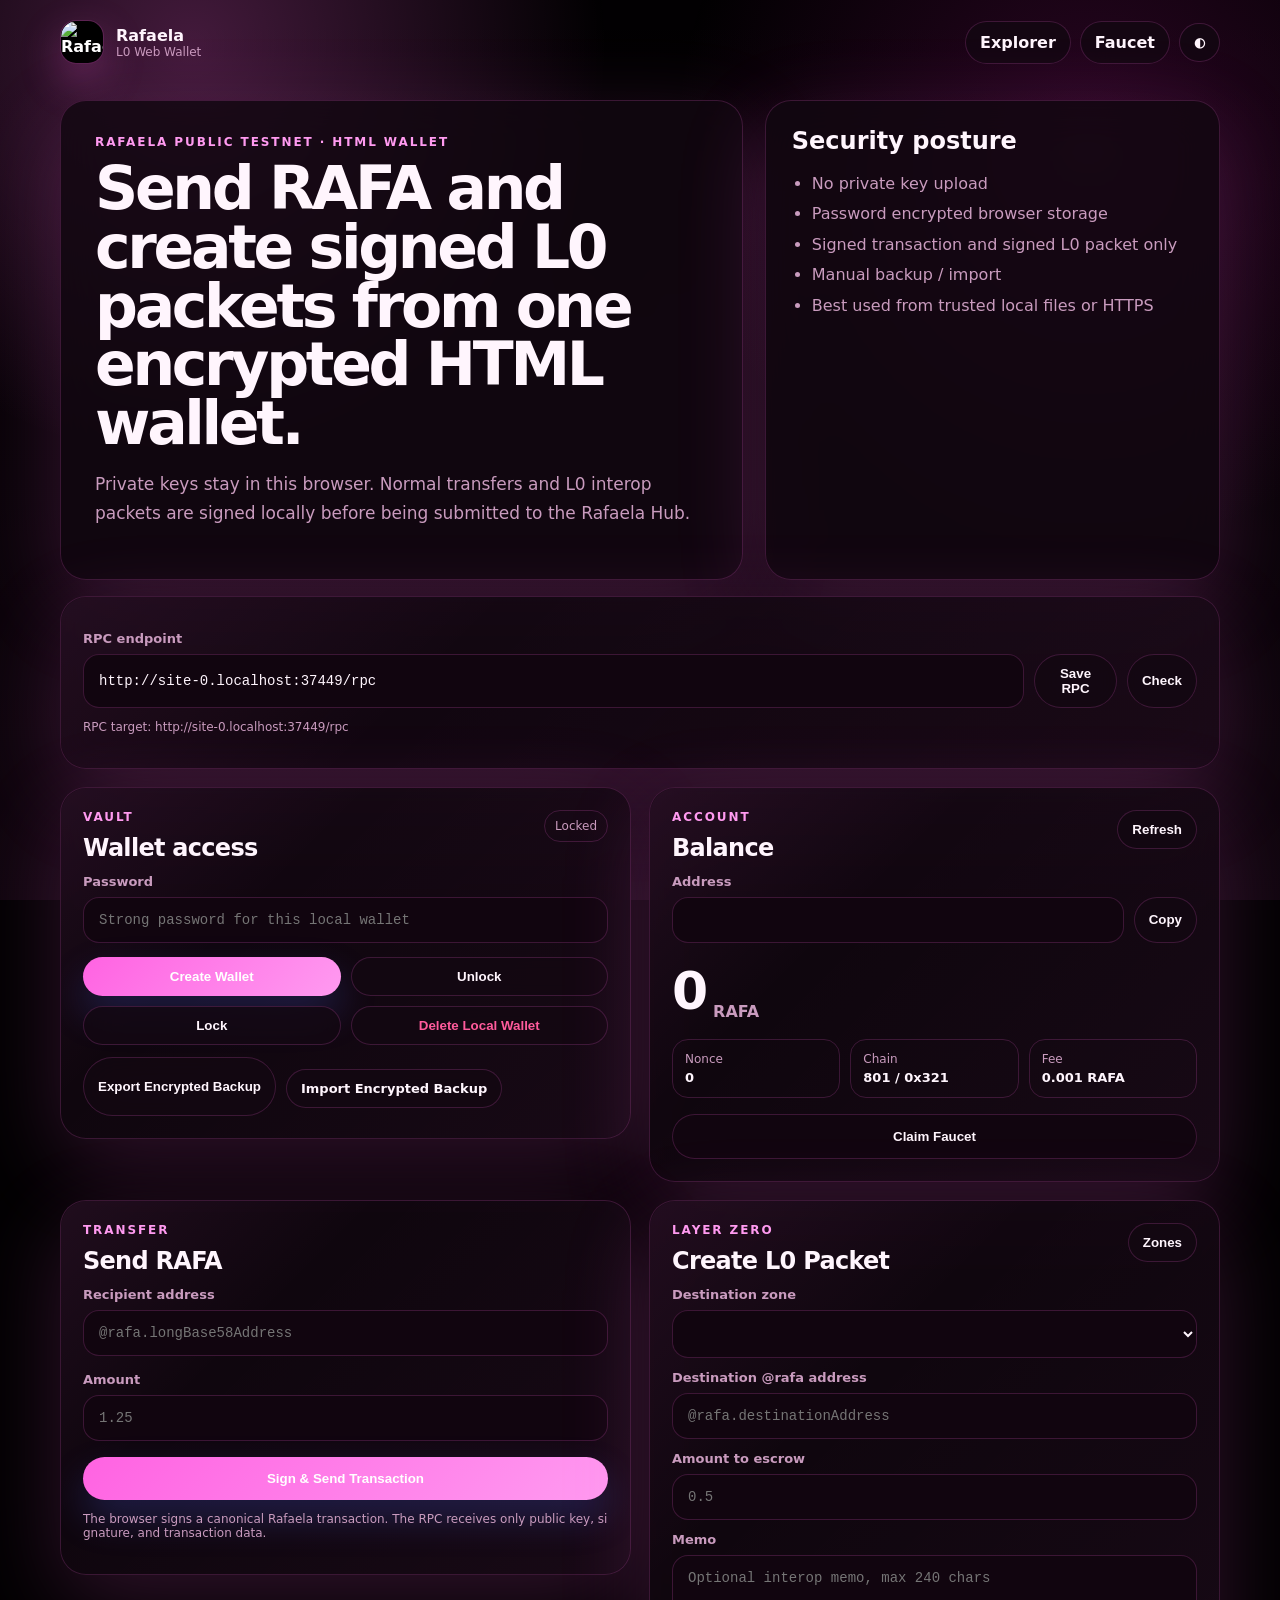
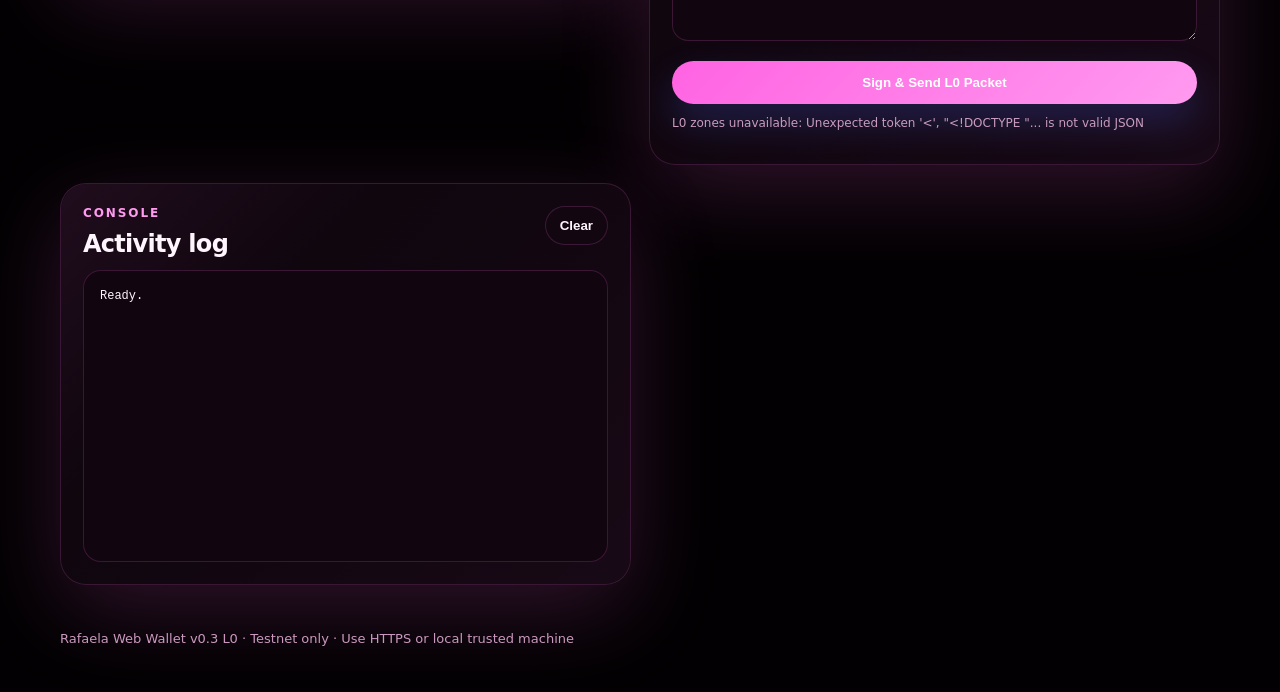
==== index.html @ 5bb25dde "Add files via upload" ====
<!doctype html>
<html lang="en" data-theme="dark">
<head>
  <meta charset="utf-8">
  <meta name="viewport" content="width=device-width, initial-scale=1">
  <meta name="color-scheme" content="dark light">
  <meta name="referrer" content="no-referrer">
  <title>Rafaela Web Wallet</title>
  <link rel="stylesheet" href="./style.css">
</head>
<body>
  <div class="mesh"></div>
  <header class="shell nav">
    <a class="brand" href="./"><span class="mark logo-mark"><img src="../assets/rafaela-logo.png" alt="Rafaela"></span><span><strong>Rafaela</strong><small>L0 Web Wallet</small></span></a>
    <nav>
      <a href="../explorer/">Explorer</a>
      <a href="../faucet/">Faucet</a>
      <button id="themeToggle" type="button">◐</button>
    </nav>
  </header>

  <main class="shell">
    <section class="hero">
      <div>
        <p class="eyebrow">Rafaela Public Testnet · HTML Wallet</p>
        <h1>Send RAFA and create signed L0 packets from one encrypted HTML wallet.</h1>
        <p class="lead">Private keys stay in this browser. Normal transfers and L0 interop packets are signed locally before being submitted to the Rafaela Hub.</p>
      </div>
      <aside class="security-card">
        <h2>Security posture</h2>
        <ul>
          <li>No private key upload</li>
          <li>Password encrypted browser storage</li>
          <li>Signed transaction and signed L0 packet only</li>
          <li>Manual backup / import</li>
          <li>Best used from trusted local files or HTTPS</li>
        </ul>
      </aside>
    </section>

    <section class="panel rpc-panel">
      <label for="rpcUrl">RPC endpoint</label>
      <div class="line"><input id="rpcUrl" spellcheck="false"><button id="saveRpc" type="button">Save RPC</button><button id="checkRpc" type="button">Check</button></div>
      <p id="rpcStatus">RPC target: auto</p>
    </section>

    <section class="wallet-grid">
      <article class="panel access-panel">
        <div class="section-head"><div><p class="eyebrow">Vault</p><h2>Wallet access</h2></div><span id="lockState" class="pill">Locked</span></div>
        <label>Password</label>
        <input id="password" type="password" placeholder="Strong password for this local wallet">
        <div class="button-grid">
          <button id="createWallet" class="primary" type="button">Create Wallet</button>
          <button id="unlockWallet" type="button">Unlock</button>
          <button id="lockWallet" type="button">Lock</button>
          <button id="deleteWallet" class="danger" type="button">Delete Local Wallet</button>
        </div>
        <div class="backup-box">
          <button id="exportBackup" type="button">Export Encrypted Backup</button>
          <label for="importFile" class="file-label">Import Encrypted Backup</label>
          <input id="importFile" type="file" accept="application/json" hidden>
        </div>
      </article>

      <article class="panel account-panel">
        <div class="section-head"><div><p class="eyebrow">Account</p><h2>Balance</h2></div><button id="refreshBalance" type="button">Refresh</button></div>
        <label>Address</label>
        <div class="line"><input id="address" readonly spellcheck="false"><button id="copyAddress" type="button">Copy</button></div>
        <div class="balance"><span id="balance">0</span><small>RAFA</small></div>
        <div class="mini-stats"><span>Nonce <strong id="nonce">0</strong></span><span>Chain <strong>801 / 0x321</strong></span><span>Fee <strong>0.001 RAFA</strong></span></div>
        <button id="claimFaucet" class="secondary-wide" type="button">Claim Faucet</button>
      </article>
    </section>

    <section class="wallet-grid">
      <article class="panel send-panel">
        <div class="section-head"><div><p class="eyebrow">Transfer</p><h2>Send RAFA</h2></div></div>
        <label for="toAddress">Recipient address</label>
        <input id="toAddress" placeholder="@rafa.longBase58Address" spellcheck="false">
        <label for="amount">Amount</label>
        <input id="amount" inputmode="decimal" placeholder="1.25">
        <button id="sendTx" class="primary full" type="button">Sign & Send Transaction</button>
        <p class="hint">The browser signs a canonical Rafaela transaction. The RPC receives only public key, signature, and transaction data.</p>
      </article>

      <article class="panel interop-panel">
        <div class="section-head"><div><p class="eyebrow">Layer Zero</p><h2>Create L0 Packet</h2></div><button id="reloadZones" type="button">Zones</button></div>
        <label for="zoneSelect">Destination zone</label>
        <select id="zoneSelect"></select>
        <label for="interopTo">Destination @rafa address</label>
        <input id="interopTo" placeholder="@rafa.destinationAddress" spellcheck="false">
        <label for="interopAmount">Amount to escrow</label>
        <input id="interopAmount" inputmode="decimal" placeholder="0.5">
        <label for="interopMemo">Memo</label>
        <textarea id="interopMemo" placeholder="Optional interop memo, max 240 chars"></textarea>
        <button id="sendInterop" class="primary full" type="button">Sign & Send L0 Packet</button>
        <p id="l0Status" class="hint">L0 route registry will load after RPC check.</p>
      </article>

      <article class="panel activity-panel">
        <div class="section-head"><div><p class="eyebrow">Console</p><h2>Activity log</h2></div><button id="clearLog" type="button">Clear</button></div>
        <pre id="log">Ready.</pre>
      </article>
    </section>
  </main>

  <footer class="shell footer">Rafaela Web Wallet v0.3 L0 · Testnet only · Use HTTPS or local trusted machine</footer>
  <script src="./app.js"></script>
</body>
</html>
---- style.css ----
:root{--bg:#fff7fd;--panel:rgba(255,255,255,.86);--panel2:#fff;--text:#1b0d18;--muted:#7a6074;--line:rgba(70,10,56,.13);--brand:#ff63e2;--brand2:#b41894;--danger:#d9367e;--shadow:0 24px 76px rgba(255,99,226,.16);--radius:26px;--mono:"SFMono-Regular","Cascadia Code","Roboto Mono",monospace;--font:Inter,ui-sans-serif,system-ui,-apple-system,BlinkMacSystemFont,"Segoe UI",sans-serif}html[data-theme=dark]{--bg:#020002;--panel:rgba(19,8,18,.82);--panel2:#11050f;--text:#fff5fd;--muted:#c99bbe;--line:rgba(255,99,226,.18);--brand:#ff63e2;--brand2:#ff9af0;--danger:#ff5b9c;--shadow:0 26px 90px rgba(255,99,226,.18)}*{box-sizing:border-box}body{margin:0;min-height:100vh;background:var(--bg);color:var(--text);font-family:var(--font);overflow-x:hidden}.mesh{position:fixed;inset:0;z-index:-1;background:radial-gradient(circle at 15% 5%,rgba(255,99,226,.26),transparent 30%),radial-gradient(circle at 85% 15%,rgba(180,24,148,.22),transparent 31%),linear-gradient(180deg,transparent,rgba(255,99,226,.06));}.shell{width:min(1160px,calc(100% - 32px));margin-inline:auto}.nav{display:flex;align-items:center;justify-content:space-between;padding:20px 0}.brand{display:flex;gap:12px;align-items:center;color:inherit;text-decoration:none}.brand strong{display:block}.brand small{display:block;color:var(--muted);font-size:12px}.mark{width:44px;height:44px;display:grid;place-items:center;border-radius:16px;background:#000;color:#fff;font-weight:900;box-shadow:0 16px 42px rgba(255,99,226,.28);overflow:hidden;border:1px solid rgba(255,99,226,.36)}nav{display:flex;gap:9px;align-items:center}nav a,nav button,button,.file-label{border:1px solid var(--line);background:var(--panel);color:var(--text);border-radius:999px;padding:11px 14px;font-weight:800;text-decoration:none;cursor:pointer;backdrop-filter:blur(18px)}button:hover,.file-label:hover,nav a:hover{border-color:rgba(130,144,255,.5)}.hero{display:grid;grid-template-columns:1.2fr .8fr;gap:22px;align-items:stretch;margin:16px 0}.hero>div,.security-card,.panel{background:var(--panel);border:1px solid var(--line);box-shadow:var(--shadow);border-radius:var(--radius);backdrop-filter:blur(22px)}.hero>div{padding:34px}.security-card{padding:26px}.eyebrow{margin:0 0 10px;color:var(--brand2);font-size:12px;font-weight:900;text-transform:uppercase;letter-spacing:.16em}.hero h1{margin:0;font-size:clamp(34px,6vw,60px);line-height:.98;letter-spacing:-.055em}.lead{color:var(--muted);font-size:17px;line-height:1.7;max-width:720px}.security-card h2{margin:0 0 14px}.security-card ul{margin:0;padding-left:20px;color:var(--muted);line-height:1.9}.panel{padding:22px}.rpc-panel{margin-bottom:18px}.line{display:flex;gap:10px}label{display:block;font-size:13px;color:var(--muted);font-weight:900;margin:12px 0 8px}input{width:100%;background:var(--panel2);border:1px solid var(--line);border-radius:16px;color:var(--text);padding:14px 15px;outline:0;font:14px var(--mono)}input:focus{border-color:rgba(130,144,255,.72);box-shadow:0 0 0 4px rgba(130,144,255,.12)}#rpcStatus,.hint{color:var(--muted);font-size:12px;word-break:break-all}.wallet-grid{display:grid;grid-template-columns:1fr 1fr;gap:18px;margin:18px 0}.section-head{display:flex;justify-content:space-between;align-items:flex-start;gap:14px;margin-bottom:12px}.section-head h2{margin:0;font-size:24px;letter-spacing:-.03em}.pill{font-size:12px;color:var(--muted);border:1px solid var(--line);border-radius:999px;padding:8px 10px}.button-grid{display:grid;grid-template-columns:1fr 1fr;gap:10px;margin-top:14px}.primary{background:linear-gradient(135deg,var(--brand),var(--brand2));color:white;border:0;box-shadow:0 18px 38px rgba(84,104,255,.24)}.danger{color:var(--danger)}.backup-box{display:flex;flex-wrap:wrap;gap:10px;margin-top:12px}.balance{display:flex;align-items:flex-end;gap:8px;font-size:52px;font-weight:900;letter-spacing:-.06em;margin:18px 0}.balance small{font-size:16px;color:var(--muted);letter-spacing:0}.mini-stats{display:grid;grid-template-columns:repeat(3,1fr);gap:10px}.mini-stats span{border:1px solid var(--line);border-radius:16px;padding:12px;color:var(--muted);font-size:12px}.mini-stats strong{display:block;color:var(--text);font-size:13px;margin-top:4px}.secondary-wide,.full{width:100%;margin-top:16px;padding:14px}.secondary-wide{background:var(--panel2)}.send-panel input+label{margin-top:16px}pre{margin:0;background:var(--panel2);border:1px solid var(--line);border-radius:18px;padding:16px;min-height:292px;max-height:420px;overflow:auto;font-family:var(--mono);font-size:12px;line-height:1.65;white-space:pre-wrap;word-break:break-word}.footer{padding:28px 0 46px;color:var(--muted);font-size:13px}@media(max-width:860px){nav a{display:none}.hero,.wallet-grid{grid-template-columns:1fr}.hero>div{padding:24px}.line{flex-direction:column}.button-grid{grid-template-columns:1fr}.mini-stats{grid-template-columns:1fr}.balance{font-size:42px}}@media(max-width:520px){.shell{width:min(100% - 20px,1160px)}.panel,.hero>div,.security-card{border-radius:20px;padding:16px}.hero h1{font-size:35px}.nav{align-items:flex-start}.brand small{display:none}}

.logo-mark img{width:100%;height:100%;object-fit:cover;border-radius:inherit}select,textarea{width:100%;background:var(--panel2);border:1px solid var(--line);border-radius:16px;color:var(--text);padding:14px 15px;outline:0;font:14px var(--mono)}textarea{min-height:86px;resize:vertical}select:focus,textarea:focus{border-color:rgba(255,99,226,.72);box-shadow:0 0 0 4px rgba(255,99,226,.12)}.panel{position:relative;overflow:hidden}.panel:before{content:"";position:absolute;inset:0;border-radius:inherit;pointer-events:none;background:linear-gradient(135deg,rgba(255,99,226,.10),transparent 34%,rgba(255,99,226,.05));opacity:.7}.panel>*{position:relative}.wallet-grid{align-items:start}
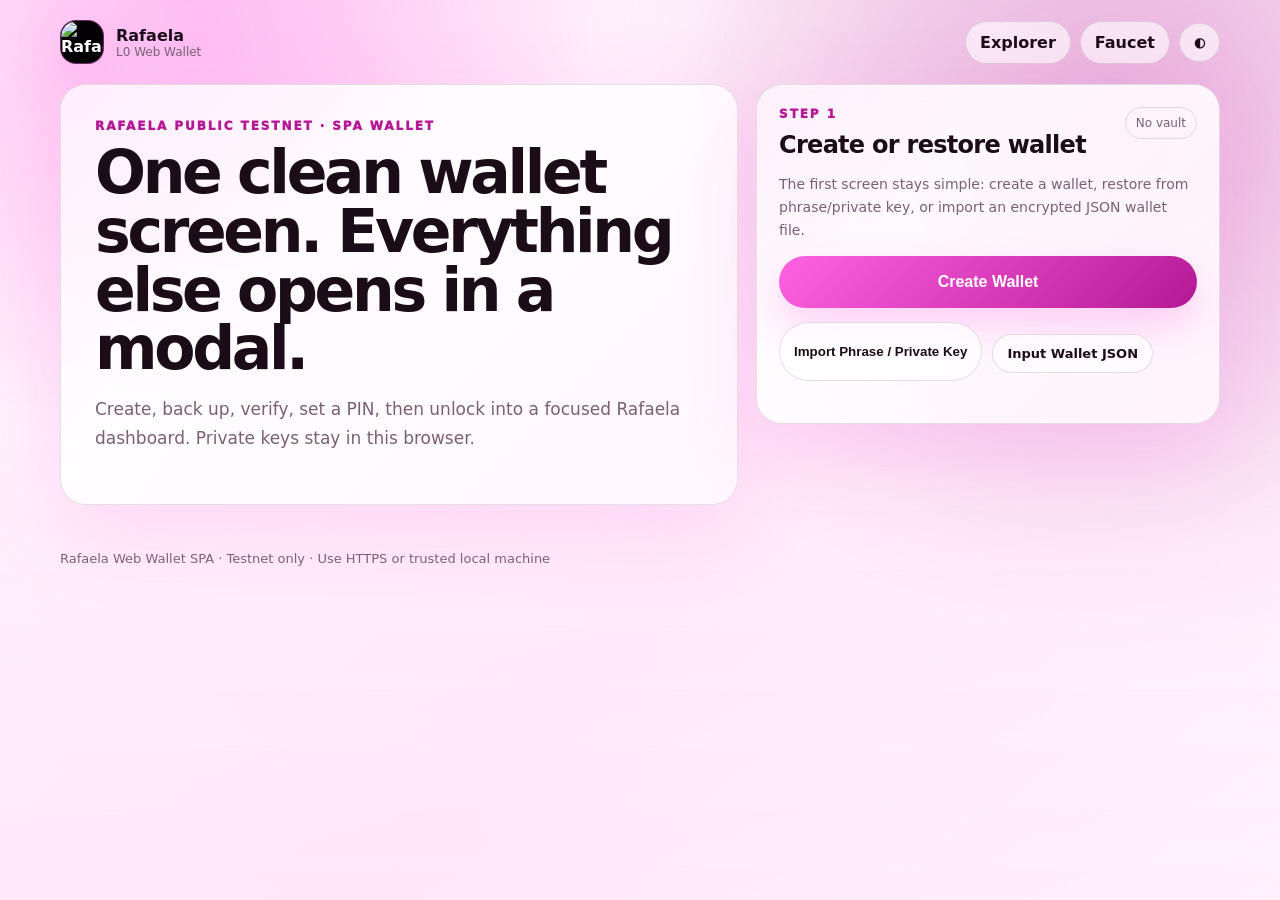
==== commit e2b8c69e: "Add files via upload" ====
--- a/index.html
+++ b/index.html
@@ -1,100 +1,163 @@
 <!doctype html>
-<html lang="en" data-theme="dark">
+<html lang="en" data-theme="light">
 <head>
   <meta charset="utf-8">
   <meta name="viewport" content="width=device-width, initial-scale=1">
   <meta name="color-scheme" content="dark light">
   <meta name="referrer" content="no-referrer">
   <title>Rafaela Web Wallet</title>
+  <link rel="manifest" href="./manifest.webmanifest">
   <link rel="stylesheet" href="./style.css">
 </head>
 <body>
   <div class="mesh"></div>
+  <div id="toastHost" class="toast-host" aria-live="polite"></div>
+
   <header class="shell nav">
-    <a class="brand" href="./"><span class="mark logo-mark"><img src="../assets/rafaela-logo.png" alt="Rafaela"></span><span><strong>Rafaela</strong><small>L0 Web Wallet</small></span></a>
+    <a class="brand" href="./" aria-label="Rafaela Wallet Home">
+      <span class="mark logo-mark"><img src="../assets/rafaela-logo.png" alt="Rafaela"></span>
+      <span><strong>Rafaela</strong><small>L0 Web Wallet</small></span>
+    </a>
     <nav>
       <a href="../explorer/">Explorer</a>
       <a href="../faucet/">Faucet</a>
-      <button id="themeToggle" type="button">◐</button>
+      <button id="themeToggle" type="button" title="Toggle theme">◐</button>
     </nav>
   </header>
 
-  <main class="shell">
-    <section class="hero">
-      <div>
-        <p class="eyebrow">Rafaela Public Testnet · HTML Wallet</p>
-        <h1>Send RAFA and create signed L0 packets from one encrypted HTML wallet.</h1>
-        <p class="lead">Private keys stay in this browser. Normal transfers and L0 interop packets are signed locally before being submitted to the Rafaela Hub.</p>
-      </div>
-      <aside class="security-card">
-        <h2>Security posture</h2>
-        <ul>
-          <li>No private key upload</li>
-          <li>Password encrypted browser storage</li>
-          <li>Signed transaction and signed L0 packet only</li>
-          <li>Manual backup / import</li>
-          <li>Best used from trusted local files or HTTPS</li>
-        </ul>
-      </aside>
-    </section>
+  <main class="shell app-shell">
+    <section id="authView" class="auth-view">
+      <article class="panel hero-card auth-intro">
+        <p class="eyebrow">Rafaela Public Testnet · SPA Wallet</p>
+        <h1>One clean wallet screen. Everything else opens in a modal.</h1>
+        <p class="lead">Create, back up, verify, set a PIN, then unlock into a focused Rafaela dashboard. Private keys stay in this browser.</p>
+      </article>
 
-    <section class="panel rpc-panel">
-      <label for="rpcUrl">RPC endpoint</label>
-      <div class="line"><input id="rpcUrl" spellcheck="false"><button id="saveRpc" type="button">Save RPC</button><button id="checkRpc" type="button">Check</button></div>
-      <p id="rpcStatus">RPC target: auto</p>
-    </section>
-
-    <section class="wallet-grid">
-      <article class="panel access-panel">
-        <div class="section-head"><div><p class="eyebrow">Vault</p><h2>Wallet access</h2></div><span id="lockState" class="pill">Locked</span></div>
-        <label>Password</label>
-        <input id="password" type="password" placeholder="Strong password for this local wallet">
-        <div class="button-grid">
-          <button id="createWallet" class="primary" type="button">Create Wallet</button>
-          <button id="unlockWallet" type="button">Unlock</button>
-          <button id="lockWallet" type="button">Lock</button>
-          <button id="deleteWallet" class="danger" type="button">Delete Local Wallet</button>
+      <article id="createStartCard" class="panel access-card">
+        <div class="section-head">
+          <div><p class="eyebrow">Step 1</p><h2>Create or restore wallet</h2></div>
+          <span id="vaultBadge" class="pill">No vault</span>
         </div>
-        <div class="backup-box">
-          <button id="exportBackup" type="button">Export Encrypted Backup</button>
-          <label for="importFile" class="file-label">Import Encrypted Backup</label>
+        <p class="hint big-hint">The first screen stays simple: create a wallet, restore from phrase/private key, or import an encrypted JSON wallet file.</p>
+        <button id="createWallet" class="primary jumbo" type="button">Create Wallet</button>
+        <div class="restore-row">
+          <button id="openImportModal" type="button">Import Phrase / Private Key</button>
+          <label for="importFile" class="file-label">Input Wallet JSON</label>
           <input id="importFile" type="file" accept="application/json" hidden>
         </div>
       </article>
 
-      <article class="panel account-panel">
-        <div class="section-head"><div><p class="eyebrow">Account</p><h2>Balance</h2></div><button id="refreshBalance" type="button">Refresh</button></div>
-        <label>Address</label>
-        <div class="line"><input id="address" readonly spellcheck="false"><button id="copyAddress" type="button">Copy</button></div>
-        <div class="balance"><span id="balance">0</span><small>RAFA</small></div>
-        <div class="mini-stats"><span>Nonce <strong id="nonce">0</strong></span><span>Chain <strong>801 / 0x321</strong></span><span>Fee <strong>0.001 RAFA</strong></span></div>
-        <button id="claimFaucet" class="secondary-wide" type="button">Claim Faucet</button>
+      <article id="backupCard" class="panel backup-card hidden">
+        <div class="section-head">
+          <div><p class="eyebrow">Step 2</p><h2>Backup wallet</h2></div>
+          <span class="pill">Copy everything</span>
+        </div>
+        <p class="hint">Save these credentials before creating a PIN. The recovery phrase is Rafaela custom format, not BIP39.</p>
+
+        <div class="secret-grid">
+          <div class="field-card">
+            <label>Wallet address</label>
+            <div class="copy-line"><input id="newAddress" readonly spellcheck="false"><button data-copy="newAddress" type="button">Copy</button></div>
+          </div>
+          <div class="field-card">
+            <label>Public key</label>
+            <div class="copy-line"><textarea id="newPublicKey" readonly spellcheck="false"></textarea><button data-copy="newPublicKey" type="button">Copy</button></div>
+          </div>
+          <div class="field-card wide">
+            <label>Recovery phrase</label>
+            <div class="secret-box" id="phraseBox">Hidden</div>
+            <div class="secret-actions"><button id="togglePhrase" type="button">Reveal / Hide Phrase</button><button id="copyPhrase" type="button">Copy Phrase</button></div>
+          </div>
+          <div class="field-card wide">
+            <label>Private key JSON</label>
+            <div class="secret-box" id="privateKeyBox">Hidden</div>
+            <div class="secret-actions"><button id="togglePrivateKey" type="button">Reveal / Hide Private Key</button><button id="copyPrivateKey" type="button">Copy Private Key</button></div>
+          </div>
+        </div>
+
+        <div class="backup-actions">
+          <button id="downloadWalletFile" class="primary" type="button">Download Wallet File</button>
+          <button id="openImportModal2" type="button">Open Import Popup</button>
+          <label for="importFile2" class="file-label">Input File JSON</label>
+          <input id="importFile2" type="file" accept="application/json" hidden>
+        </div>
+
+        <div id="verifyCard" class="verify-card">
+          <p class="eyebrow">Step 3</p>
+          <h3>Verify 3 random phrase words</h3>
+          <p class="hint">Every create/import session asks a fresh random challenge before PIN setup.</p>
+          <div id="verifyFields" class="verify-grid"></div>
+          <button id="verifyPhrase" class="primary full" type="button">Verify Backup & Continue</button>
+        </div>
+      </article>
+
+      <article id="pinCard" class="panel pin-card hidden">
+        <div class="section-head">
+          <div><p class="eyebrow">Step 4</p><h2>Create PIN</h2></div>
+          <span class="pill">Local vault</span>
+        </div>
+        <p class="hint">This PIN encrypts the wallet in this browser. While this browser tab stays open, Rafaela will not ask repeatedly.</p>
+        <div class="pin-grid">
+          <div><label for="newPin">New PIN</label><input id="newPin" type="password" inputmode="numeric" autocomplete="new-password" placeholder="Minimum 6 digits / chars"></div>
+          <div><label for="confirmPin">Confirm PIN</label><input id="confirmPin" type="password" inputmode="numeric" autocomplete="new-password" placeholder="Repeat PIN"></div>
+        </div>
+        <button id="savePin" class="primary full" type="button">Save PIN & Open Dashboard</button>
+      </article>
+
+      <article id="unlockCard" class="panel unlock-card hidden">
+        <div class="section-head">
+          <div><p class="eyebrow">Welcome back</p><h2>Unlock wallet</h2></div>
+          <span class="pill">Vault found</span>
+        </div>
+        <label for="pinInput">PIN</label>
+        <input id="pinInput" type="password" inputmode="numeric" autocomplete="current-password" placeholder="Enter local wallet PIN">
+        <button id="unlockWallet" class="primary jumbo" type="button">Unlock PIN</button>
+        <div class="restore-row">
+          <button id="openImportModal3" type="button">Import Phrase / Private Key</button>
+          <label for="importFile3" class="file-label">Input Wallet JSON</label>
+          <input id="importFile3" type="file" accept="application/json" hidden>
+          <button id="deleteWallet" class="danger" type="button">Delete Local Wallet</button>
+        </div>
       </article>
     </section>
 
-    <section class="wallet-grid">
-      <article class="panel send-panel">
-        <div class="section-head"><div><p class="eyebrow">Transfer</p><h2>Send RAFA</h2></div></div>
-        <label for="toAddress">Recipient address</label>
-        <input id="toAddress" placeholder="@rafa.longBase58Address" spellcheck="false">
-        <label for="amount">Amount</label>
-        <input id="amount" inputmode="decimal" placeholder="1.25">
-        <button id="sendTx" class="primary full" type="button">Sign & Send Transaction</button>
-        <p class="hint">The browser signs a canonical Rafaela transaction. The RPC receives only public key, signature, and transaction data.</p>
+    <section id="dashboardView" class="dashboard-view hidden">
+      <article class="panel balance-hero">
+        <div class="balance-top">
+          <div>
+            <p class="eyebrow">Native balance estimate</p>
+            <div class="balance"><span id="balance">0</span><small>RAFA</small></div>
+          </div>
+          <button id="refreshBalance" type="button">Refresh</button>
+        </div>
+        <div class="account-chip">
+          <span id="shortAddress">@rafa...</span>
+          <button id="copyAddress" type="button">Copy</button>
+        </div>
+        <div class="mini-stats compact-stats">
+          <span>Nonce <strong id="nonce">0</strong></span>
+          <span>Chain <strong>801 / 0x321</strong></span>
+          <span>Fee <strong>0.001 RAFA</strong></span>
+        </div>
       </article>
 
-      <article class="panel interop-panel">
-        <div class="section-head"><div><p class="eyebrow">Layer Zero</p><h2>Create L0 Packet</h2></div><button id="reloadZones" type="button">Zones</button></div>
-        <label for="zoneSelect">Destination zone</label>
-        <select id="zoneSelect"></select>
-        <label for="interopTo">Destination @rafa address</label>
-        <input id="interopTo" placeholder="@rafa.destinationAddress" spellcheck="false">
-        <label for="interopAmount">Amount to escrow</label>
-        <input id="interopAmount" inputmode="decimal" placeholder="0.5">
-        <label for="interopMemo">Memo</label>
-        <textarea id="interopMemo" placeholder="Optional interop memo, max 240 chars"></textarea>
-        <button id="sendInterop" class="primary full" type="button">Sign & Send L0 Packet</button>
-        <p id="l0Status" class="hint">L0 route registry will load after RPC check.</p>
+      <section class="action-dock" aria-label="Wallet actions">
+        <button class="round-action" data-action="send" type="button"><span>↗</span><strong>Send</strong></button>
+        <button class="round-action" data-action="receive" type="button"><span>▣</span><strong>Receive</strong></button>
+        <button class="round-action" data-action="stake" type="button"><span>◈</span><strong>Stake</strong></button>
+        <button class="round-action" data-action="deploy" type="button"><span>◆</span><strong>Deploy</strong></button>
+        <button class="round-action" data-action="query" type="button"><span>⌕</span><strong>Query</strong></button>
+        <button class="round-action" data-action="settings" type="button"><span>⚙</span><strong>Setting</strong></button>
+      </section>
+
+      <article class="panel asset-panel">
+        <div class="section-head"><div><p class="eyebrow">Assets</p><h2>Asset list</h2></div><button id="claimFaucet" type="button">Claim Faucet</button></div>
+        <div class="asset-row native">
+          <div class="asset-logo">R</div>
+          <div><strong>Rafaela</strong><small>Native Coin · RAFA</small></div>
+          <div class="asset-balance"><span id="assetBalance">0</span><small>RAFA</small></div>
+        </div>
+        <p class="hint">Native RAFA stays pinned as the main asset. RAF20/RAF721 asset indexing can be added below this row later.</p>
       </article>
 
       <article class="panel activity-panel">
@@ -104,7 +167,15 @@
     </section>
   </main>
 
-  <footer class="shell footer">Rafaela Web Wallet v0.3 L0 · Testnet only · Use HTTPS or local trusted machine</footer>
+  <div id="modalBackdrop" class="modal-backdrop hidden" role="presentation">
+    <section class="modal" role="dialog" aria-modal="true" aria-labelledby="modalTitle">
+      <button id="modalClose" class="modal-close" type="button" aria-label="Close popup">×</button>
+      <div class="modal-head"><p id="modalEyebrow" class="eyebrow">Wallet</p><h2 id="modalTitle">Popup</h2></div>
+      <div id="modalBody" class="modal-body"></div>
+    </section>
+  </div>
+
+  <footer class="shell footer">Rafaela Web Wallet SPA · Testnet only · Use HTTPS or trusted local machine</footer>
   <script src="./app.js"></script>
 </body>
 </html>
--- a/style.css
+++ b/style.css
@@ -1,3 +1,8 @@
-:root{--bg:#fff7fd;--panel:rgba(255,255,255,.86);--panel2:#fff;--text:#1b0d18;--muted:#7a6074;--line:rgba(70,10,56,.13);--brand:#ff63e2;--brand2:#b41894;--danger:#d9367e;--shadow:0 24px 76px rgba(255,99,226,.16);--radius:26px;--mono:"SFMono-Regular","Cascadia Code","Roboto Mono",monospace;--font:Inter,ui-sans-serif,system-ui,-apple-system,BlinkMacSystemFont,"Segoe UI",sans-serif}html[data-theme=dark]{--bg:#020002;--panel:rgba(19,8,18,.82);--panel2:#11050f;--text:#fff5fd;--muted:#c99bbe;--line:rgba(255,99,226,.18);--brand:#ff63e2;--brand2:#ff9af0;--danger:#ff5b9c;--shadow:0 26px 90px rgba(255,99,226,.18)}*{box-sizing:border-box}body{margin:0;min-height:100vh;background:var(--bg);color:var(--text);font-family:var(--font);overflow-x:hidden}.mesh{position:fixed;inset:0;z-index:-1;background:radial-gradient(circle at 15% 5%,rgba(255,99,226,.26),transparent 30%),radial-gradient(circle at 85% 15%,rgba(180,24,148,.22),transparent 31%),linear-gradient(180deg,transparent,rgba(255,99,226,.06));}.shell{width:min(1160px,calc(100% - 32px));margin-inline:auto}.nav{display:flex;align-items:center;justify-content:space-between;padding:20px 0}.brand{display:flex;gap:12px;align-items:center;color:inherit;text-decoration:none}.brand strong{display:block}.brand small{display:block;color:var(--muted);font-size:12px}.mark{width:44px;height:44px;display:grid;place-items:center;border-radius:16px;background:#000;color:#fff;font-weight:900;box-shadow:0 16px 42px rgba(255,99,226,.28);overflow:hidden;border:1px solid rgba(255,99,226,.36)}nav{display:flex;gap:9px;align-items:center}nav a,nav button,button,.file-label{border:1px solid var(--line);background:var(--panel);color:var(--text);border-radius:999px;padding:11px 14px;font-weight:800;text-decoration:none;cursor:pointer;backdrop-filter:blur(18px)}button:hover,.file-label:hover,nav a:hover{border-color:rgba(130,144,255,.5)}.hero{display:grid;grid-template-columns:1.2fr .8fr;gap:22px;align-items:stretch;margin:16px 0}.hero>div,.security-card,.panel{background:var(--panel);border:1px solid var(--line);box-shadow:var(--shadow);border-radius:var(--radius);backdrop-filter:blur(22px)}.hero>div{padding:34px}.security-card{padding:26px}.eyebrow{margin:0 0 10px;color:var(--brand2);font-size:12px;font-weight:900;text-transform:uppercase;letter-spacing:.16em}.hero h1{margin:0;font-size:clamp(34px,6vw,60px);line-height:.98;letter-spacing:-.055em}.lead{color:var(--muted);font-size:17px;line-height:1.7;max-width:720px}.security-card h2{margin:0 0 14px}.security-card ul{margin:0;padding-left:20px;color:var(--muted);line-height:1.9}.panel{padding:22px}.rpc-panel{margin-bottom:18px}.line{display:flex;gap:10px}label{display:block;font-size:13px;color:var(--muted);font-weight:900;margin:12px 0 8px}input{width:100%;background:var(--panel2);border:1px solid var(--line);border-radius:16px;color:var(--text);padding:14px 15px;outline:0;font:14px var(--mono)}input:focus{border-color:rgba(130,144,255,.72);box-shadow:0 0 0 4px rgba(130,144,255,.12)}#rpcStatus,.hint{color:var(--muted);font-size:12px;word-break:break-all}.wallet-grid{display:grid;grid-template-columns:1fr 1fr;gap:18px;margin:18px 0}.section-head{display:flex;justify-content:space-between;align-items:flex-start;gap:14px;margin-bottom:12px}.section-head h2{margin:0;font-size:24px;letter-spacing:-.03em}.pill{font-size:12px;color:var(--muted);border:1px solid var(--line);border-radius:999px;padding:8px 10px}.button-grid{display:grid;grid-template-columns:1fr 1fr;gap:10px;margin-top:14px}.primary{background:linear-gradient(135deg,var(--brand),var(--brand2));color:white;border:0;box-shadow:0 18px 38px rgba(84,104,255,.24)}.danger{color:var(--danger)}.backup-box{display:flex;flex-wrap:wrap;gap:10px;margin-top:12px}.balance{display:flex;align-items:flex-end;gap:8px;font-size:52px;font-weight:900;letter-spacing:-.06em;margin:18px 0}.balance small{font-size:16px;color:var(--muted);letter-spacing:0}.mini-stats{display:grid;grid-template-columns:repeat(3,1fr);gap:10px}.mini-stats span{border:1px solid var(--line);border-radius:16px;padding:12px;color:var(--muted);font-size:12px}.mini-stats strong{display:block;color:var(--text);font-size:13px;margin-top:4px}.secondary-wide,.full{width:100%;margin-top:16px;padding:14px}.secondary-wide{background:var(--panel2)}.send-panel input+label{margin-top:16px}pre{margin:0;background:var(--panel2);border:1px solid var(--line);border-radius:18px;padding:16px;min-height:292px;max-height:420px;overflow:auto;font-family:var(--mono);font-size:12px;line-height:1.65;white-space:pre-wrap;word-break:break-word}.footer{padding:28px 0 46px;color:var(--muted);font-size:13px}@media(max-width:860px){nav a{display:none}.hero,.wallet-grid{grid-template-columns:1fr}.hero>div{padding:24px}.line{flex-direction:column}.button-grid{grid-template-columns:1fr}.mini-stats{grid-template-columns:1fr}.balance{font-size:42px}}@media(max-width:520px){.shell{width:min(100% - 20px,1160px)}.panel,.hero>div,.security-card{border-radius:20px;padding:16px}.hero h1{font-size:35px}.nav{align-items:flex-start}.brand small{display:none}}
-
-.logo-mark img{width:100%;height:100%;object-fit:cover;border-radius:inherit}select,textarea{width:100%;background:var(--panel2);border:1px solid var(--line);border-radius:16px;color:var(--text);padding:14px 15px;outline:0;font:14px var(--mono)}textarea{min-height:86px;resize:vertical}select:focus,textarea:focus{border-color:rgba(255,99,226,.72);box-shadow:0 0 0 4px rgba(255,99,226,.12)}.panel{position:relative;overflow:hidden}.panel:before{content:"";position:absolute;inset:0;border-radius:inherit;pointer-events:none;background:linear-gradient(135deg,rgba(255,99,226,.10),transparent 34%,rgba(255,99,226,.05));opacity:.7}.panel>*{position:relative}.wallet-grid{align-items:start}
+:root,
+html[data-theme="light"]{
+  --bg:#fff7fd;--panel:rgba(255,255,255,.88);--panel2:#fff;--panel3:rgba(255,99,226,.065);--text:#1b0d18;--muted:#7a6074;--line:rgba(70,10,56,.13);--brand:#ff63e2;--brand2:#b41894;--danger:#d9367e;--ok:#159466;--warn:#ba7a00;--shadow:0 26px 80px rgba(255,99,226,.17);--radius:26px;--mono:"SFMono-Regular","Cascadia Code","Roboto Mono",monospace;--font:Inter,ui-sans-serif,system-ui,-apple-system,BlinkMacSystemFont,"Segoe UI",sans-serif
+}
+html[data-theme="dark"]{--bg:#020002;--panel:rgba(19,8,18,.84);--panel2:#11050f;--panel3:rgba(255,99,226,.10);--text:#fff5fd;--muted:#c99bbe;--line:rgba(255,99,226,.18);--brand:#ff63e2;--brand2:#ff9af0;--danger:#ff5b9c;--ok:#66e0ae;--warn:#ffc46b;--shadow:0 26px 90px rgba(255,99,226,.18)}
+*{box-sizing:border-box}html{scroll-behavior:smooth}body{margin:0;min-height:100vh;color:var(--text);font-family:var(--font);overflow-x:hidden;background:radial-gradient(circle at 16% 0%,rgba(255,99,226,.25),transparent 28rem),radial-gradient(circle at 88% 12%,rgba(180,24,148,.18),transparent 34rem),linear-gradient(135deg,var(--bg),#fff0fb 58%,#fff9fe)}html[data-theme="dark"] body{background:radial-gradient(circle at 16% 0%,rgba(255,99,226,.22),transparent 28rem),radial-gradient(circle at 88% 12%,rgba(180,24,148,.18),transparent 34rem),linear-gradient(135deg,#020002,#150712 58%,#050004)}.mesh{position:fixed;inset:0;z-index:-1;background:radial-gradient(circle at 15% 5%,rgba(255,99,226,.20),transparent 30%),radial-gradient(circle at 85% 15%,rgba(180,24,148,.16),transparent 31%),linear-gradient(180deg,transparent,rgba(255,99,226,.06));animation:floatMesh 14s ease-in-out infinite alternate}@keyframes floatMesh{from{filter:hue-rotate(0deg);transform:scale(1)}to{filter:hue-rotate(8deg);transform:scale(1.03)}}.shell{width:min(1160px,calc(100% - 32px));margin-inline:auto}.hidden{display:none!important}.nav{display:flex;align-items:center;justify-content:space-between;padding:20px 0}.brand{display:flex;gap:12px;align-items:center;color:inherit;text-decoration:none}.brand strong{display:block}.brand small{display:block;color:var(--muted);font-size:12px}.mark{width:44px;height:44px;display:grid;place-items:center;border-radius:16px;background:#020002;color:#fff;font-weight:900;box-shadow:0 18px 48px rgba(255,99,226,.25);overflow:hidden;border:1px solid rgba(255,99,226,.42)}.logo-mark img{width:100%;height:100%;object-fit:cover;border-radius:inherit}nav{display:flex;gap:9px;align-items:center}nav a,nav button,button,.file-label{border:1px solid var(--line);background:rgba(255,255,255,.62);color:var(--text);border-radius:999px;padding:11px 14px;font-weight:850;text-decoration:none;cursor:pointer;backdrop-filter:blur(18px);transition:transform .18s ease,border-color .18s ease,box-shadow .18s ease,background .18s ease}html[data-theme="dark"] nav a,html[data-theme="dark"] nav button,html[data-theme="dark"] button,html[data-theme="dark"] .file-label{background:rgba(255,99,226,.10)}button:hover,.file-label:hover,nav a:hover{border-color:rgba(255,99,226,.5);transform:translateY(-1px)}button:disabled{opacity:.55;cursor:not-allowed;transform:none}.primary{background:linear-gradient(135deg,var(--brand),var(--brand2))!important;color:#fff!important;border:0!important;box-shadow:0 18px 38px rgba(255,99,226,.28)!important}.danger{color:var(--danger)!important}.full{width:100%;margin-top:16px;padding:14px}.jumbo{width:100%;padding:17px 18px;font-size:16px}.app-shell{padding-bottom:18px}.panel{position:relative;overflow:hidden;background:var(--panel);border:1px solid var(--line);box-shadow:var(--shadow);border-radius:var(--radius);backdrop-filter:blur(22px);padding:22px}.panel:before{content:"";position:absolute;inset:0;border-radius:inherit;pointer-events:none;background:linear-gradient(135deg,rgba(255,99,226,.10),transparent 34%,rgba(255,99,226,.05));opacity:.7}.panel>*{position:relative}.auth-view{display:grid;grid-template-columns:minmax(0,.95fr) minmax(360px,.65fr);gap:18px;align-items:start}.auth-intro{padding:34px;min-height:340px;display:flex;flex-direction:column;justify-content:center}.hero-card h1{margin:0;font-size:clamp(34px,5.8vw,60px);line-height:.98;letter-spacing:-.055em}.lead{color:var(--muted);font-size:17px;line-height:1.7;max-width:720px}.access-card,.unlock-card,.pin-card{min-height:340px}.backup-card,.pin-card{grid-column:1/-1}.eyebrow{margin:0 0 10px;color:var(--brand2);font-size:12px;font-weight:950;text-transform:uppercase;letter-spacing:.16em}.section-head{display:flex;justify-content:space-between;align-items:flex-start;gap:14px;margin-bottom:12px}.section-head h2,.modal-head h2{margin:0;font-size:24px;letter-spacing:-.03em}.section-head h3{margin:0}.pill{font-size:12px;color:var(--muted);border:1px solid var(--line);border-radius:999px;padding:8px 10px;white-space:nowrap}.hint{color:var(--muted);font-size:12px;line-height:1.65;word-break:break-word}.big-hint{font-size:14px}label{display:block;font-size:13px;color:var(--muted);font-weight:900;margin:12px 0 8px}input,select,textarea,pre{width:100%;background:var(--panel2);border:1px solid var(--line);border-radius:16px;color:var(--text);padding:14px 15px;outline:0;font:14px var(--mono)}textarea{min-height:92px;resize:vertical}input:focus,select:focus,textarea:focus{border-color:rgba(255,99,226,.72);box-shadow:0 0 0 4px rgba(255,99,226,.12)}.restore-row,.backup-actions,.secret-actions{display:flex;flex-wrap:wrap;gap:10px;margin-top:14px}.secret-grid{display:grid;grid-template-columns:1fr 1fr;gap:14px}.field-card{background:var(--panel3);border:1px solid var(--line);border-radius:20px;padding:14px}.field-card.wide{grid-column:1/-1}.copy-line{display:grid;grid-template-columns:minmax(0,1fr) auto;gap:10px;align-items:stretch}.copy-line textarea{min-height:68px}.secret-box{min-height:74px;background:var(--panel2);border:1px solid var(--line);border-radius:16px;padding:14px;font:12px/1.7 var(--mono);word-break:break-word;color:var(--muted);max-height:172px;overflow:auto}.secret-box.revealed{color:var(--text)}.verify-card{margin-top:18px;background:var(--panel3);border:1px solid var(--line);border-radius:22px;padding:18px}.verify-card h3{margin:0 0 6px;font-size:22px}.verify-grid{display:grid;grid-template-columns:repeat(3,1fr);gap:12px}.pin-grid{display:grid;grid-template-columns:1fr 1fr;gap:12px}.dashboard-view{display:grid;grid-template-columns:minmax(0,1fr);gap:18px}.balance-hero{padding:24px}.balance-top{display:flex;align-items:flex-start;justify-content:space-between;gap:18px}.balance{display:flex;align-items:flex-end;gap:8px;font-size:clamp(46px,8vw,76px);font-weight:950;letter-spacing:-.07em;margin:4px 0 18px}.balance small{font-size:17px;color:var(--muted);letter-spacing:0;margin-bottom:12px}.account-chip{display:flex;align-items:center;justify-content:space-between;gap:10px;background:var(--panel3);border:1px solid var(--line);border-radius:18px;padding:10px 10px 10px 14px;font-family:var(--mono);font-size:13px;word-break:break-all}.mini-stats{display:grid;grid-template-columns:repeat(3,1fr);gap:10px}.mini-stats span{border:1px solid var(--line);border-radius:16px;padding:12px;color:var(--muted);font-size:12px;background:var(--panel3)}.mini-stats strong{display:block;color:var(--text);font-size:13px;margin-top:4px}.compact-stats{margin-top:12px}.action-dock{display:grid;grid-template-columns:repeat(6,1fr);gap:12px}.round-action{aspect-ratio:1/1;display:flex;flex-direction:column;align-items:center;justify-content:center;gap:9px;border-radius:28px;background:var(--panel);box-shadow:var(--shadow);border-color:var(--line);min-height:116px}.round-action span{width:50px;height:50px;display:grid;place-items:center;border-radius:50%;background:linear-gradient(135deg,var(--brand),var(--brand2));color:white;font-size:24px;box-shadow:0 14px 32px rgba(255,99,226,.25)}.round-action strong{font-size:13px}.asset-panel{padding-bottom:18px}.asset-row{display:grid;grid-template-columns:auto minmax(0,1fr) auto;gap:14px;align-items:center;border:1px solid var(--line);background:var(--panel2);border-radius:22px;padding:14px}.asset-logo{width:48px;height:48px;display:grid;place-items:center;border-radius:16px;background:linear-gradient(135deg,var(--brand),var(--brand2));color:#fff;font-weight:950;box-shadow:0 14px 30px rgba(255,99,226,.25)}.asset-row strong{display:block}.asset-row small{display:block;color:var(--muted);font-size:12px;margin-top:3px}.asset-balance{text-align:right;font-weight:950}.asset-balance span{display:block;font-size:22px;letter-spacing:-.04em}.activity-panel pre{margin:0;background:var(--panel2);border:1px solid var(--line);border-radius:18px;padding:16px;min-height:190px;max-height:340px;overflow:auto;font-family:var(--mono);font-size:12px;line-height:1.65;white-space:pre-wrap;word-break:break-word}.footer{padding:28px 0 46px;color:var(--muted);font-size:13px}.toast-host{position:fixed;z-index:50;top:18px;right:18px;display:grid;gap:10px;width:min(360px,calc(100vw - 36px))}.toast{background:var(--panel);border:1px solid var(--line);box-shadow:var(--shadow);border-radius:18px;padding:13px 14px;backdrop-filter:blur(18px);animation:toastIn .22s ease both}.toast strong{display:block;margin-bottom:3px}.toast small{color:var(--muted);line-height:1.45}.toast.ok{border-color:rgba(21,148,102,.32)}.toast.err{border-color:rgba(217,54,126,.35)}.toast.warn{border-color:rgba(186,122,0,.35)}@keyframes toastIn{from{opacity:0;transform:translateY(-8px)}to{opacity:1;transform:translateY(0)}}.modal-backdrop{position:fixed;z-index:40;inset:0;background:rgba(20,0,18,.46);display:grid;place-items:center;padding:18px;backdrop-filter:blur(14px)}.modal{position:relative;width:min(720px,100%);max-height:min(88vh,920px);overflow:auto;background:var(--panel);border:1px solid var(--line);box-shadow:0 34px 110px rgba(0,0,0,.26);border-radius:30px;padding:22px;animation:modalPop .18s ease both}.modal.wide{width:min(920px,100%)}@keyframes modalPop{from{opacity:0;transform:translateY(10px) scale(.985)}to{opacity:1;transform:translateY(0) scale(1)}}.modal-close{position:absolute;right:16px;top:14px;width:38px;height:38px;padding:0;border-radius:50%;font-size:23px}.modal-head{padding-right:44px;margin-bottom:14px}.modal-body{display:grid;gap:12px}.form-grid{display:grid;grid-template-columns:1fr 1fr;gap:12px}.form-grid .wide{grid-column:1/-1}.review-card,.receipt-card,.qr-card,.settings-card,.stake-summary{border:1px solid var(--line);background:var(--panel3);border-radius:20px;padding:15px}.review-row{display:flex;justify-content:space-between;gap:12px;padding:8px 0;border-bottom:1px solid var(--line)}.review-row:last-child{border-bottom:0}.review-row code{font-family:var(--mono);font-size:12px;word-break:break-all}.modal-actions{display:flex;justify-content:flex-end;gap:10px;flex-wrap:wrap;margin-top:6px}.scan-row{display:flex;gap:10px;align-items:center;flex-wrap:wrap}.qr-wrap{display:grid;grid-template-columns:220px minmax(0,1fr);gap:16px;align-items:start}.qr-canvas{width:220px;height:220px;border-radius:22px;background:var(--panel2);border:1px solid var(--line);padding:10px}.qr-canvas svg{width:100%;height:100%;display:block}.address-block{font-family:var(--mono);font-size:12px;background:var(--panel2);border:1px solid var(--line);border-radius:16px;padding:12px;word-break:break-all}.copy-mini{padding:9px 11px;font-size:12px}.two-actions{display:grid;grid-template-columns:1fr 1fr;gap:10px}.console-note{font-size:12px;color:var(--muted)}
+@media(max-width:960px){.auth-view{grid-template-columns:1fr}.action-dock{grid-template-columns:repeat(3,1fr)}.round-action{min-height:104px}.secret-grid{grid-template-columns:1fr}.verify-grid,.pin-grid,.mini-stats{grid-template-columns:1fr}.qr-wrap{grid-template-columns:1fr}.qr-canvas{margin:auto}.form-grid{grid-template-columns:1fr}}
+@media(max-width:620px){.shell{width:min(100% - 20px,1160px)}.nav{align-items:flex-start}.brand small,nav a{display:none}.panel,.auth-intro,.modal{border-radius:22px;padding:16px}.hero-card h1{font-size:36px}.lead{font-size:15px}.restore-row,.backup-actions,.secret-actions,.modal-actions{display:grid;grid-template-columns:1fr;width:100%}.copy-line{grid-template-columns:1fr}.balance-top{display:block}.action-dock{grid-template-columns:repeat(3,1fr);gap:10px}.round-action{border-radius:22px;min-height:92px}.round-action span{width:42px;height:42px;font-size:20px}.asset-row{grid-template-columns:auto minmax(0,1fr);}.asset-balance{grid-column:1/-1;text-align:left;padding-left:62px}.modal-backdrop{padding:10px;align-items:end}.modal{width:100%;max-height:92vh;border-radius:26px 26px 0 0}.toast-host{top:12px;right:10px;width:calc(100vw - 20px)}}
